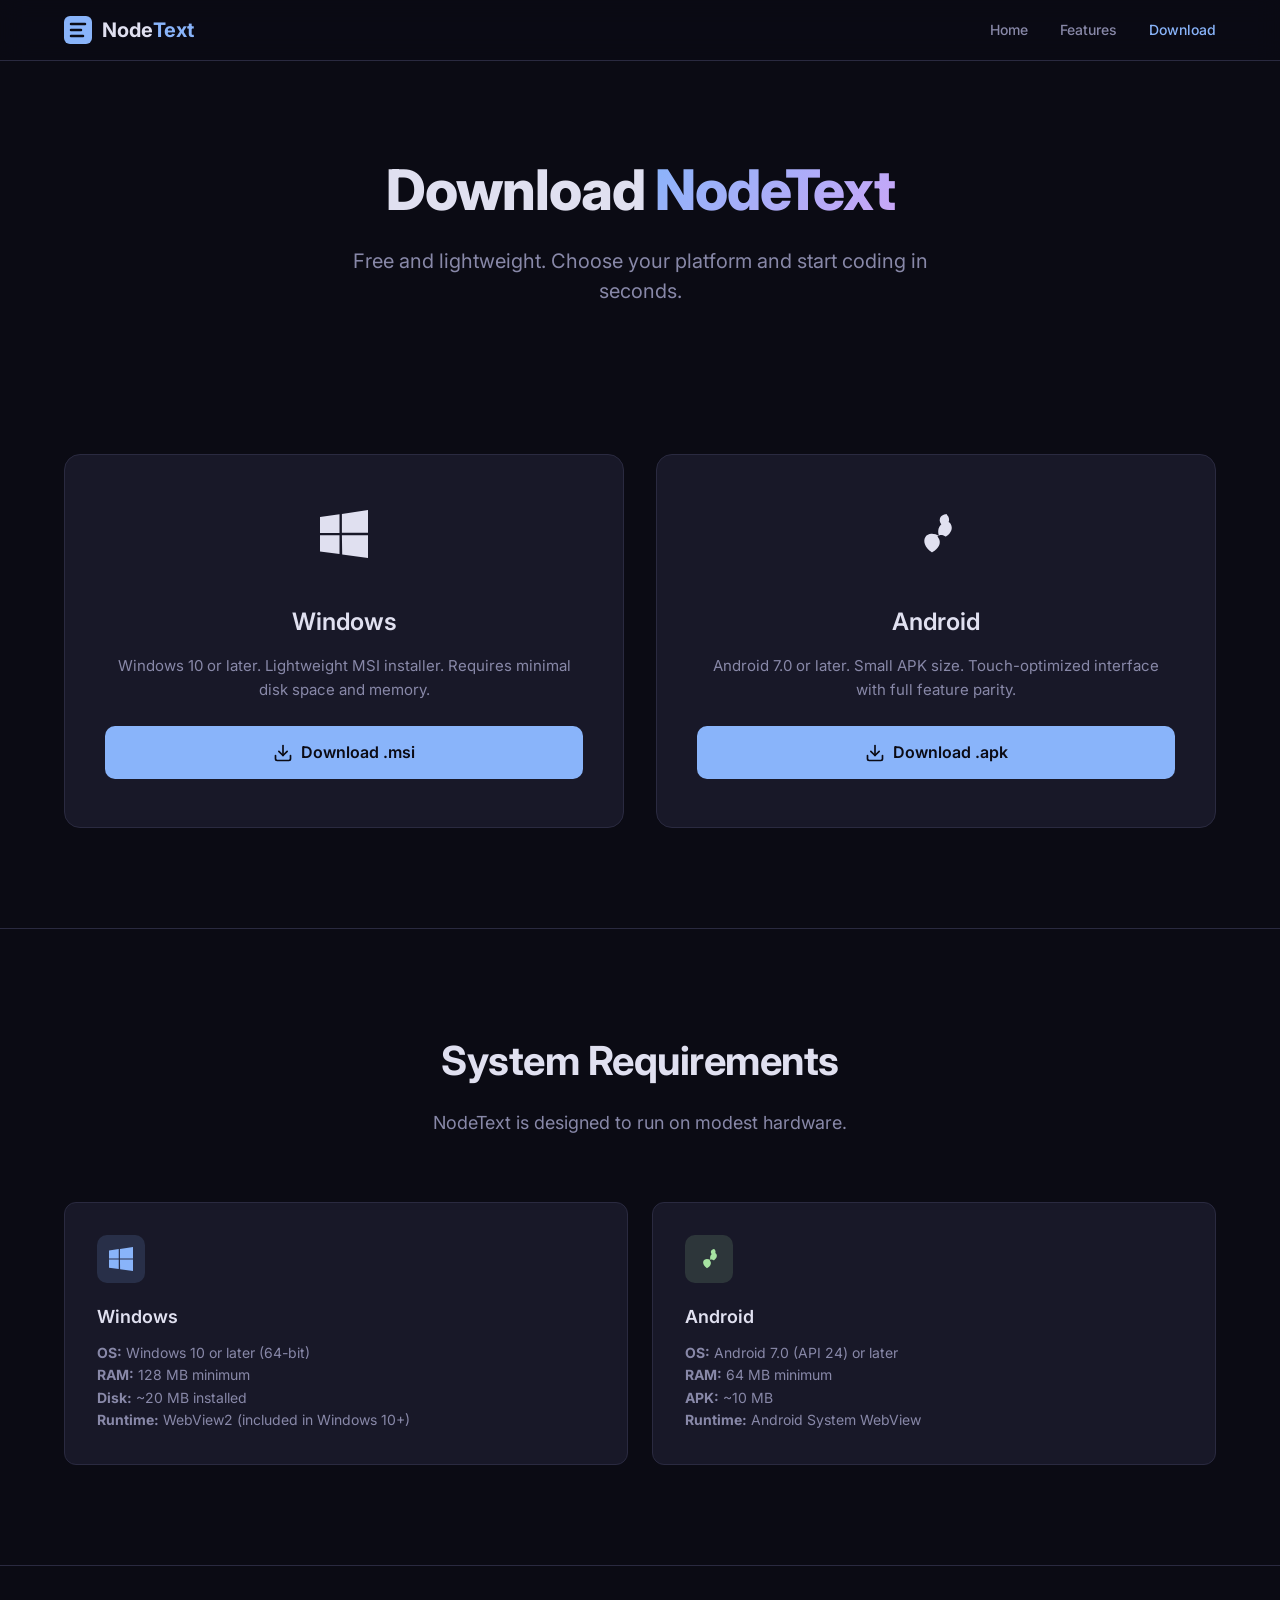
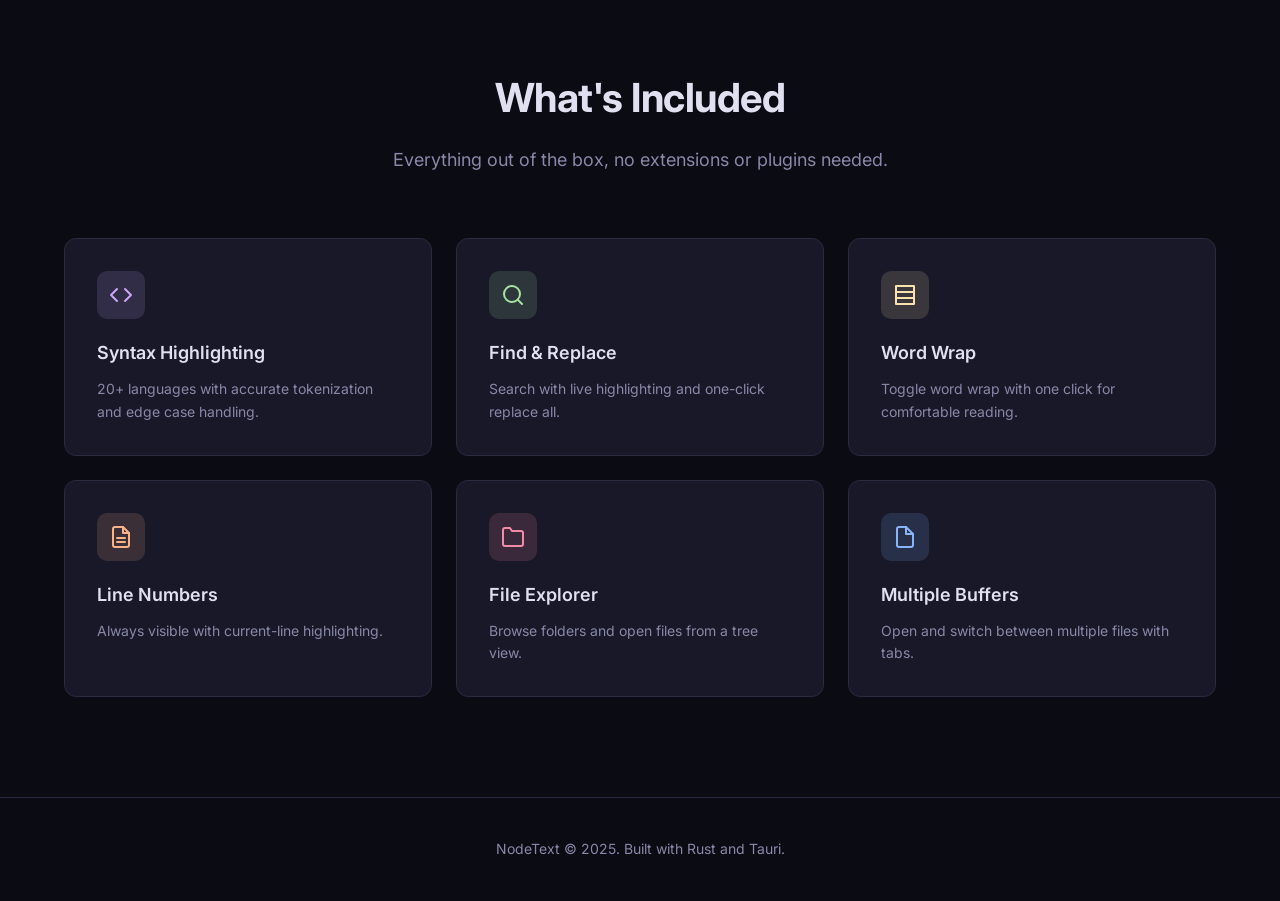
==== download.html @ 5e0522c5 "Add files via upload" ====
<!DOCTYPE html>
<html lang="en">
<head>
    <meta charset="UTF-8">
    <meta name="viewport" content="width=device-width, initial-scale=1.0">
    <title>Download - NodeText</title>
    <meta name="description" content="Download NodeText for Windows or Android. Free, lightweight code editor with syntax highlighting.">
    <link rel="stylesheet" href="styles.css">
    <link rel="preconnect" href="https://fonts.googleapis.com">
    <link href="https://fonts.googleapis.com/css2?family=Inter:wght@400;500;600;700;800&display=swap" rel="stylesheet">
</head>
<body>
    <!-- Navigation -->
    <nav>
        <div class="container">
            <a href="index.html" class="nav-logo">
                <svg width="28" height="28" viewBox="0 0 28 28" fill="none"><rect width="28" height="28" rx="6" fill="#89b4fa"/><path d="M7 8h14M7 14h10M7 20h12" stroke="#0b0b14" stroke-width="2.5" stroke-linecap="round"/></svg>Node<span>Text</span>
            </a>
            <ul class="nav-links">
                <li><a href="index.html">Home</a></li>
                <li><a href="features.html">Features</a></li>
                <li><a href="download.html" class="active">Download</a></li>
            </ul>
        </div>
    </nav>

    <!-- Hero -->
    <section class="hero" style="padding-bottom: 60px;">
        <div class="container">
            <h1>Download <span class="highlight">NodeText</span></h1>
            <p>Free and lightweight. Choose your platform and start coding in seconds.</p>
        </div>
    </section>

    <!-- Download Cards -->
    <section class="platforms" style="padding-top: 0; border-top: none;">
        <div class="container">
            <div class="platform-cards">
                <div class="platform-card">
                    <div class="icon">
                        <svg width="48" height="48" viewBox="0 0 24 24" fill="currentColor"><path d="M0 3.449L9.75 2.1v9.451H0m10.949-9.602L24 0v11.4H10.949M0 12.6h9.75v9.451L0 20.699M10.949 12.6H24V24l-12.9-1.801"/></svg>
                    </div>
                    <h3>Windows</h3>
                    <p>Windows 10 or later. Lightweight MSI installer. Requires minimal disk space and memory.</p>
                    <a href="#" class="btn btn-primary">
                        <svg viewBox="0 0 24 24" fill="none" stroke="currentColor" stroke-width="2" stroke-linecap="round" stroke-linejoin="round"><path d="M21 15v4a2 2 0 0 1-2 2H5a2 2 0 0 1-2-2v-4"/><polyline points="7 10 12 15 17 10"/><line x1="12" y1="15" x2="12" y2="3"/></svg>
                        Download .msi
                    </a>
                </div>
                <div class="platform-card">
                    <div class="icon">
                        <svg width="48" height="48" viewBox="0 0 24 24" fill="currentColor"><path d="M17.523 2c-.477.01-.96.085-1.424.233-1.087.347-1.79.984-2.097 1.882a2.93 2.93 0 0 0 .007 1.882c.143.424.358.826.64 1.16-.355.36-.726.808-1.025 1.392-.59 1.15-.77 2.608-.135 4.483-1.24-.784-2.587-1.17-3.8-1.1-1.258.073-2.345.606-2.976 1.588-.63.98-.744 2.218-.265 3.544.47 1.303 1.528 2.7 3.255 3.96a.5.5 0 0 0 .575.012c1.486-.88 2.478-1.868 3.04-2.87.547-.977.685-1.96.502-2.836-.173-.83-.596-1.543-1.107-2.09.394-.373.87-.627 1.43-.723.7-.12 1.515.06 2.41.65a.5.5 0 0 0 .571-.007c1.363-.932 2.192-1.953 2.555-3.04.356-1.065.247-2.142-.265-3.044a.5.5 0 0 0-.036-.057c-.3-.41-.667-.715-1.065-.97.18-.485.26-.988.222-1.486-.065-.844-.437-1.652-1.162-2.2A3.028 3.028 0 0 0 17.523 2z"/></svg>
                    </div>
                    <h3>Android</h3>
                    <p>Android 7.0 or later. Small APK size. Touch-optimized interface with full feature parity.</p>
                    <a href="#" class="btn btn-primary">
                        <svg viewBox="0 0 24 24" fill="none" stroke="currentColor" stroke-width="2" stroke-linecap="round" stroke-linejoin="round"><path d="M21 15v4a2 2 0 0 1-2 2H5a2 2 0 0 1-2-2v-4"/><polyline points="7 10 12 15 17 10"/><line x1="12" y1="15" x2="12" y2="3"/></svg>
                        Download .apk
                    </a>
                </div>
            </div>
        </div>
    </section>

    <!-- System Requirements -->
    <section class="features" style="border-top: 1px solid var(--border);">
        <div class="container">
            <div class="section-header">
                <h2>System Requirements</h2>
                <p>NodeText is designed to run on modest hardware.</p>
            </div>
            <div class="features-grid" style="grid-template-columns: repeat(2, 1fr);">
                <div class="feature-card">
                    <div class="feature-icon blue">
                        <svg width="24" height="24" viewBox="0 0 24 24" fill="currentColor"><path d="M0 3.449L9.75 2.1v9.451H0m10.949-9.602L24 0v11.4H10.949M0 12.6h9.75v9.451L0 20.699M10.949 12.6H24V24l-12.9-1.801"/></svg>
                    </div>
                    <h3>Windows</h3>
                    <p>
                        <strong>OS:</strong> Windows 10 or later (64-bit)<br>
                        <strong>RAM:</strong> 128 MB minimum<br>
                        <strong>Disk:</strong> ~20 MB installed<br>
                        <strong>Runtime:</strong> WebView2 (included in Windows 10+)
                    </p>
                </div>
                <div class="feature-card">
                    <div class="feature-icon green">
                        <svg width="24" height="24" viewBox="0 0 24 24" fill="currentColor"><path d="M17.523 2c-.477.01-.96.085-1.424.233-1.087.347-1.79.984-2.097 1.882a2.93 2.93 0 0 0 .007 1.882c.143.424.358.826.64 1.16-.355.36-.726.808-1.025 1.392-.59 1.15-.77 2.608-.135 4.483-1.24-.784-2.587-1.17-3.8-1.1-1.258.073-2.345.606-2.976 1.588-.63.98-.744 2.218-.265 3.544.47 1.303 1.528 2.7 3.255 3.96a.5.5 0 0 0 .575.012c1.486-.88 2.478-1.868 3.04-2.87.547-.977.685-1.96.502-2.836-.173-.83-.596-1.543-1.107-2.09.394-.373.87-.627 1.43-.723.7-.12 1.515.06 2.41.65a.5.5 0 0 0 .571-.007c1.363-.932 2.192-1.953 2.555-3.04.356-1.065.247-2.142-.265-3.044a.5.5 0 0 0-.036-.057c-.3-.41-.667-.715-1.065-.97.18-.485.26-.988.222-1.486-.065-.844-.437-1.652-1.162-2.2A3.028 3.028 0 0 0 17.523 2z"/></svg>
                    </div>
                    <h3>Android</h3>
                    <p>
                        <strong>OS:</strong> Android 7.0 (API 24) or later<br>
                        <strong>RAM:</strong> 64 MB minimum<br>
                        <strong>APK:</strong> ~10 MB<br>
                        <strong>Runtime:</strong> Android System WebView
                    </p>
                </div>
            </div>
        </div>
    </section>

    <!-- What's Included -->
    <section class="features" style="border-top: 1px solid var(--border);">
        <div class="container">
            <div class="section-header">
                <h2>What's Included</h2>
                <p>Everything out of the box, no extensions or plugins needed.</p>
            </div>
            <div class="features-grid">
                <div class="feature-card">
                    <div class="feature-icon purple">
                        <svg width="24" height="24" viewBox="0 0 24 24" fill="none" stroke="currentColor" stroke-width="2" stroke-linecap="round" stroke-linejoin="round"><polyline points="16 18 22 12 16 6"/><polyline points="8 6 2 12 8 18"/></svg>
                    </div>
                    <h3>Syntax Highlighting</h3>
                    <p>20+ languages with accurate tokenization and edge case handling.</p>
                </div>
                <div class="feature-card">
                    <div class="feature-icon green">
                        <svg width="24" height="24" viewBox="0 0 24 24" fill="none" stroke="currentColor" stroke-width="2" stroke-linecap="round" stroke-linejoin="round"><circle cx="11" cy="11" r="8"/><line x1="21" y1="21" x2="16.65" y2="16.65"/></svg>
                    </div>
                    <h3>Find & Replace</h3>
                    <p>Search with live highlighting and one-click replace all.</p>
                </div>
                <div class="feature-card">
                    <div class="feature-icon yellow">
                        <svg width="24" height="24" viewBox="0 0 24 24" fill="none" stroke="currentColor" stroke-width="2" stroke-linecap="round" stroke-linejoin="round"><path d="M3 3h18v18H3zM3 9h18M3 15h18"/></svg>
                    </div>
                    <h3>Word Wrap</h3>
                    <p>Toggle word wrap with one click for comfortable reading.</p>
                </div>
                <div class="feature-card">
                    <div class="feature-icon orange">
                        <svg width="24" height="24" viewBox="0 0 24 24" fill="none" stroke="currentColor" stroke-width="2" stroke-linecap="round" stroke-linejoin="round"><path d="M14 2H6a2 2 0 0 0-2 2v16a2 2 0 0 0 2 2h12a2 2 0 0 0 2-2V8z"/><polyline points="14 2 14 8 20 8"/><line x1="16" y1="13" x2="8" y2="13"/><line x1="16" y1="17" x2="8" y2="17"/></svg>
                    </div>
                    <h3>Line Numbers</h3>
                    <p>Always visible with current-line highlighting.</p>
                </div>
                <div class="feature-card">
                    <div class="feature-icon pink">
                        <svg width="24" height="24" viewBox="0 0 24 24" fill="none" stroke="currentColor" stroke-width="2" stroke-linecap="round" stroke-linejoin="round"><path d="M22 19a2 2 0 0 1-2 2H4a2 2 0 0 1-2-2V5a2 2 0 0 1 2-2h5l2 3h9a2 2 0 0 1 2 2z"/></svg>
                    </div>
                    <h3>File Explorer</h3>
                    <p>Browse folders and open files from a tree view.</p>
                </div>
                <div class="feature-card">
                    <div class="feature-icon blue">
                        <svg width="24" height="24" viewBox="0 0 24 24" fill="none" stroke="currentColor" stroke-width="2" stroke-linecap="round" stroke-linejoin="round"><path d="M13 2H6a2 2 0 0 0-2 2v16a2 2 0 0 0 2 2h12a2 2 0 0 0 2-2V9z"/><polyline points="13 2 13 9 20 9"/></svg>
                    </div>
                    <h3>Multiple Buffers</h3>
                    <p>Open and switch between multiple files with tabs.</p>
                </div>
            </div>
        </div>
    </section>

    <!-- Footer -->
    <footer>
        <div class="container">
            <p>NodeText &copy; 2025. Built with Rust and Tauri.</p>
        </div>
    </footer>
</body>
</html>
---- styles.css ----
* {
    margin: 0;
    padding: 0;
    box-sizing: border-box;
}

:root {
    --bg: #0b0b14;
    --surface: #12121f;
    --card: #181828;
    --border: #2a2a40;
    --text: #e0e0f0;
    --text-dim: #8888a8;
    --accent: #89b4fa;
    --accent-hover: #a8ccff;
    --green: #a6e3a1;
    --purple: #cba6f7;
    --orange: #fab387;
    --pink: #f38ba8;
    --yellow: #f9e2af;
    --font: 'Inter', -apple-system, BlinkMacSystemFont, 'Segoe UI', sans-serif;
    --mono: 'Cascadia Code', 'Fira Code', 'JetBrains Mono', 'Consolas', monospace;
}

html {
    scroll-behavior: smooth;
}

body {
    background: var(--bg);
    color: var(--text);
    font-family: var(--font);
    line-height: 1.6;
    -webkit-font-smoothing: antialiased;
}

a {
    color: var(--accent);
    text-decoration: none;
    transition: color 0.2s;
}

a:hover {
    color: var(--accent-hover);
}

/* Navigation */
nav {
    position: fixed;
    top: 0;
    left: 0;
    right: 0;
    z-index: 100;
    background: rgba(11, 11, 20, 0.85);
    backdrop-filter: blur(12px);
    -webkit-backdrop-filter: blur(12px);
    border-bottom: 1px solid var(--border);
}

nav .container {
    display: flex;
    align-items: center;
    justify-content: space-between;
    padding: 0 24px;
    height: 60px;
    max-width: 1200px;
    margin: 0 auto;
}

.nav-logo {
    display: flex;
    align-items: center;
    font-size: 20px;
    font-weight: 700;
    color: var(--text);
}

.nav-logo svg {
    margin-right: 10px;
}

.nav-logo span {
    color: var(--accent);
}

.nav-links {
    display: flex;
    align-items: center;
    gap: 32px;
    list-style: none;
}

.nav-links a {
    color: var(--text-dim);
    font-size: 14px;
    font-weight: 500;
    transition: color 0.2s;
}

.nav-links a:hover {
    color: var(--text);
}

.nav-links a.active {
    color: var(--accent);
}

/* Container */
.container {
    max-width: 1200px;
    margin: 0 auto;
    padding: 0 24px;
}

/* Hero */
.hero {
    padding: 160px 0 100px;
    text-align: center;
}

.hero h1 {
    font-size: 56px;
    font-weight: 800;
    line-height: 1.1;
    margin-bottom: 24px;
    letter-spacing: -1px;
}

.hero h1 .highlight {
    background: linear-gradient(135deg, var(--accent), var(--purple));
    -webkit-background-clip: text;
    -webkit-text-fill-color: transparent;
    background-clip: text;
}

.hero p {
    font-size: 20px;
    color: var(--text-dim);
    max-width: 600px;
    margin: 0 auto 40px;
    line-height: 1.5;
}

.hero-buttons {
    display: flex;
    gap: 16px;
    justify-content: center;
    flex-wrap: wrap;
}

.btn {
    display: inline-flex;
    align-items: center;
    gap: 8px;
    padding: 14px 28px;
    border-radius: 10px;
    font-size: 16px;
    font-weight: 600;
    cursor: pointer;
    transition: all 0.2s;
    border: none;
    text-decoration: none;
}

.btn-primary {
    background: var(--accent);
    color: #0b0b14;
}

.btn-primary:hover {
    background: var(--accent-hover);
    color: #0b0b14;
    transform: translateY(-2px);
    box-shadow: 0 8px 24px rgba(137, 180, 250, 0.3);
}

.btn-secondary {
    background: var(--card);
    color: var(--text);
    border: 1px solid var(--border);
}

.btn-secondary:hover {
    border-color: var(--accent);
    color: var(--accent);
    transform: translateY(-2px);
}

.btn svg {
    width: 20px;
    height: 20px;
}

/* Editor Preview */
.editor-preview {
    max-width: 900px;
    margin: 60px auto 0;
    border-radius: 12px;
    overflow: hidden;
    border: 1px solid var(--border);
    box-shadow: 0 24px 80px rgba(0, 0, 0, 0.5);
}

.preview-titlebar {
    display: flex;
    align-items: center;
    gap: 8px;
    padding: 12px 16px;
    background: #11111b;
    border-bottom: 1px solid var(--border);
}

.preview-dot {
    width: 12px;
    height: 12px;
    border-radius: 50%;
}

.preview-dot.red { background: #f38ba8; }
.preview-dot.yellow { background: #f9e2af; }
.preview-dot.green { background: #a6e3a1; }

.preview-title {
    flex: 1;
    text-align: center;
    font-size: 13px;
    color: var(--text-dim);
}

.preview-body {
    display: flex;
    background: #1e1e2e;
    min-height: 300px;
}

.preview-lines {
    padding: 16px 12px 16px 8px;
    text-align: right;
    color: #585b70;
    font-family: var(--mono);
    font-size: 14px;
    line-height: 1.6;
    user-select: none;
    border-right: 1px solid var(--border);
    min-width: 45px;
}

.preview-code {
    flex: 1;
    padding: 16px;
    font-family: var(--mono);
    font-size: 14px;
    line-height: 1.6;
    overflow-x: auto;
}

.preview-code .kw { color: var(--purple); }
.preview-code .fn { color: var(--accent); }
.preview-code .str { color: var(--green); }
.preview-code .num { color: var(--orange); }
.preview-code .cm { color: #6c7086; font-style: italic; }
.preview-code .ty { color: var(--yellow); }
.preview-code .op { color: #89dceb; }
.preview-code .pc { color: #9399b2; }

/* Features Section */
.features {
    padding: 100px 0;
}

.section-header {
    text-align: center;
    margin-bottom: 64px;
}

.section-header h2 {
    font-size: 40px;
    font-weight: 700;
    margin-bottom: 16px;
    letter-spacing: -0.5px;
}

.section-header p {
    font-size: 18px;
    color: var(--text-dim);
    max-width: 500px;
    margin: 0 auto;
}

.features-grid {
    display: grid;
    grid-template-columns: repeat(3, 1fr);
    gap: 24px;
}

.feature-card {
    background: var(--card);
    border: 1px solid var(--border);
    border-radius: 12px;
    padding: 32px;
    transition: all 0.3s;
}

.feature-card:hover {
    border-color: var(--accent);
    transform: translateY(-4px);
    box-shadow: 0 12px 40px rgba(137, 180, 250, 0.1);
}

.feature-icon {
    width: 48px;
    height: 48px;
    border-radius: 10px;
    display: flex;
    align-items: center;
    justify-content: center;
    margin-bottom: 20px;
    font-size: 24px;
}

.feature-icon.blue { background: rgba(137, 180, 250, 0.15); color: var(--accent); }
.feature-icon.green { background: rgba(166, 227, 161, 0.15); color: var(--green); }
.feature-icon.purple { background: rgba(203, 166, 247, 0.15); color: var(--purple); }
.feature-icon.orange { background: rgba(250, 179, 135, 0.15); color: var(--orange); }
.feature-icon.pink { background: rgba(243, 139, 168, 0.15); color: var(--pink); }
.feature-icon.yellow { background: rgba(249, 226, 175, 0.15); color: var(--yellow); }

.feature-card h3 {
    font-size: 18px;
    font-weight: 600;
    margin-bottom: 10px;
}

.feature-card p {
    font-size: 14px;
    color: var(--text-dim);
    line-height: 1.6;
}

/* Languages Section */
.languages {
    padding: 80px 0;
    border-top: 1px solid var(--border);
}

.lang-tags {
    display: flex;
    flex-wrap: wrap;
    gap: 12px;
    justify-content: center;
    margin-top: 40px;
}

.lang-tag {
    padding: 8px 20px;
    background: var(--card);
    border: 1px solid var(--border);
    border-radius: 8px;
    font-size: 14px;
    font-weight: 500;
    color: var(--text-dim);
    transition: all 0.2s;
}

.lang-tag:hover {
    border-color: var(--accent);
    color: var(--accent);
}

/* Platforms Section */
.platforms {
    padding: 100px 0;
    border-top: 1px solid var(--border);
}

.platform-cards {
    display: grid;
    grid-template-columns: repeat(2, 1fr);
    gap: 32px;
    margin-top: 48px;
}

.platform-card {
    background: var(--card);
    border: 1px solid var(--border);
    border-radius: 16px;
    padding: 48px 40px;
    text-align: center;
    transition: all 0.3s;
}

.platform-card:hover {
    border-color: var(--accent);
    box-shadow: 0 12px 40px rgba(137, 180, 250, 0.1);
}

.platform-card .icon {
    font-size: 48px;
    margin-bottom: 24px;
}

.platform-card h3 {
    font-size: 24px;
    font-weight: 600;
    margin-bottom: 12px;
}

.platform-card p {
    color: var(--text-dim);
    font-size: 15px;
    margin-bottom: 24px;
    line-height: 1.6;
}

.platform-card .btn {
    width: 100%;
    justify-content: center;
}

/* CTA Section */
.cta {
    padding: 100px 0;
    text-align: center;
    border-top: 1px solid var(--border);
}

.cta h2 {
    font-size: 40px;
    font-weight: 700;
    margin-bottom: 16px;
}

.cta p {
    font-size: 18px;
    color: var(--text-dim);
    margin-bottom: 40px;
    max-width: 500px;
    margin-left: auto;
    margin-right: auto;
}

/* Footer */
footer {
    padding: 40px 0;
    border-top: 1px solid var(--border);
    text-align: center;
}

footer p {
    font-size: 14px;
    color: var(--text-dim);
}

footer a {
    color: var(--text-dim);
}

footer a:hover {
    color: var(--accent);
}

/* Responsive */
@media (max-width: 768px) {
    .hero h1 {
        font-size: 36px;
    }

    .hero p {
        font-size: 16px;
    }

    .features-grid {
        grid-template-columns: 1fr;
    }

    .platform-cards {
        grid-template-columns: 1fr;
    }

    .nav-links {
        gap: 20px;
    }

    .section-header h2 {
        font-size: 28px;
    }

    .editor-preview {
        margin: 40px 16px 0;
    }

    .preview-code {
        font-size: 12px;
    }
}

@media (max-width: 480px) {
    .hero h1 {
        font-size: 28px;
    }

    .nav-links {
        display: none;
    }

    .hero-buttons {
        flex-direction: column;
        align-items: center;
    }

    .btn {
        width: 100%;
        justify-content: center;
    }
}
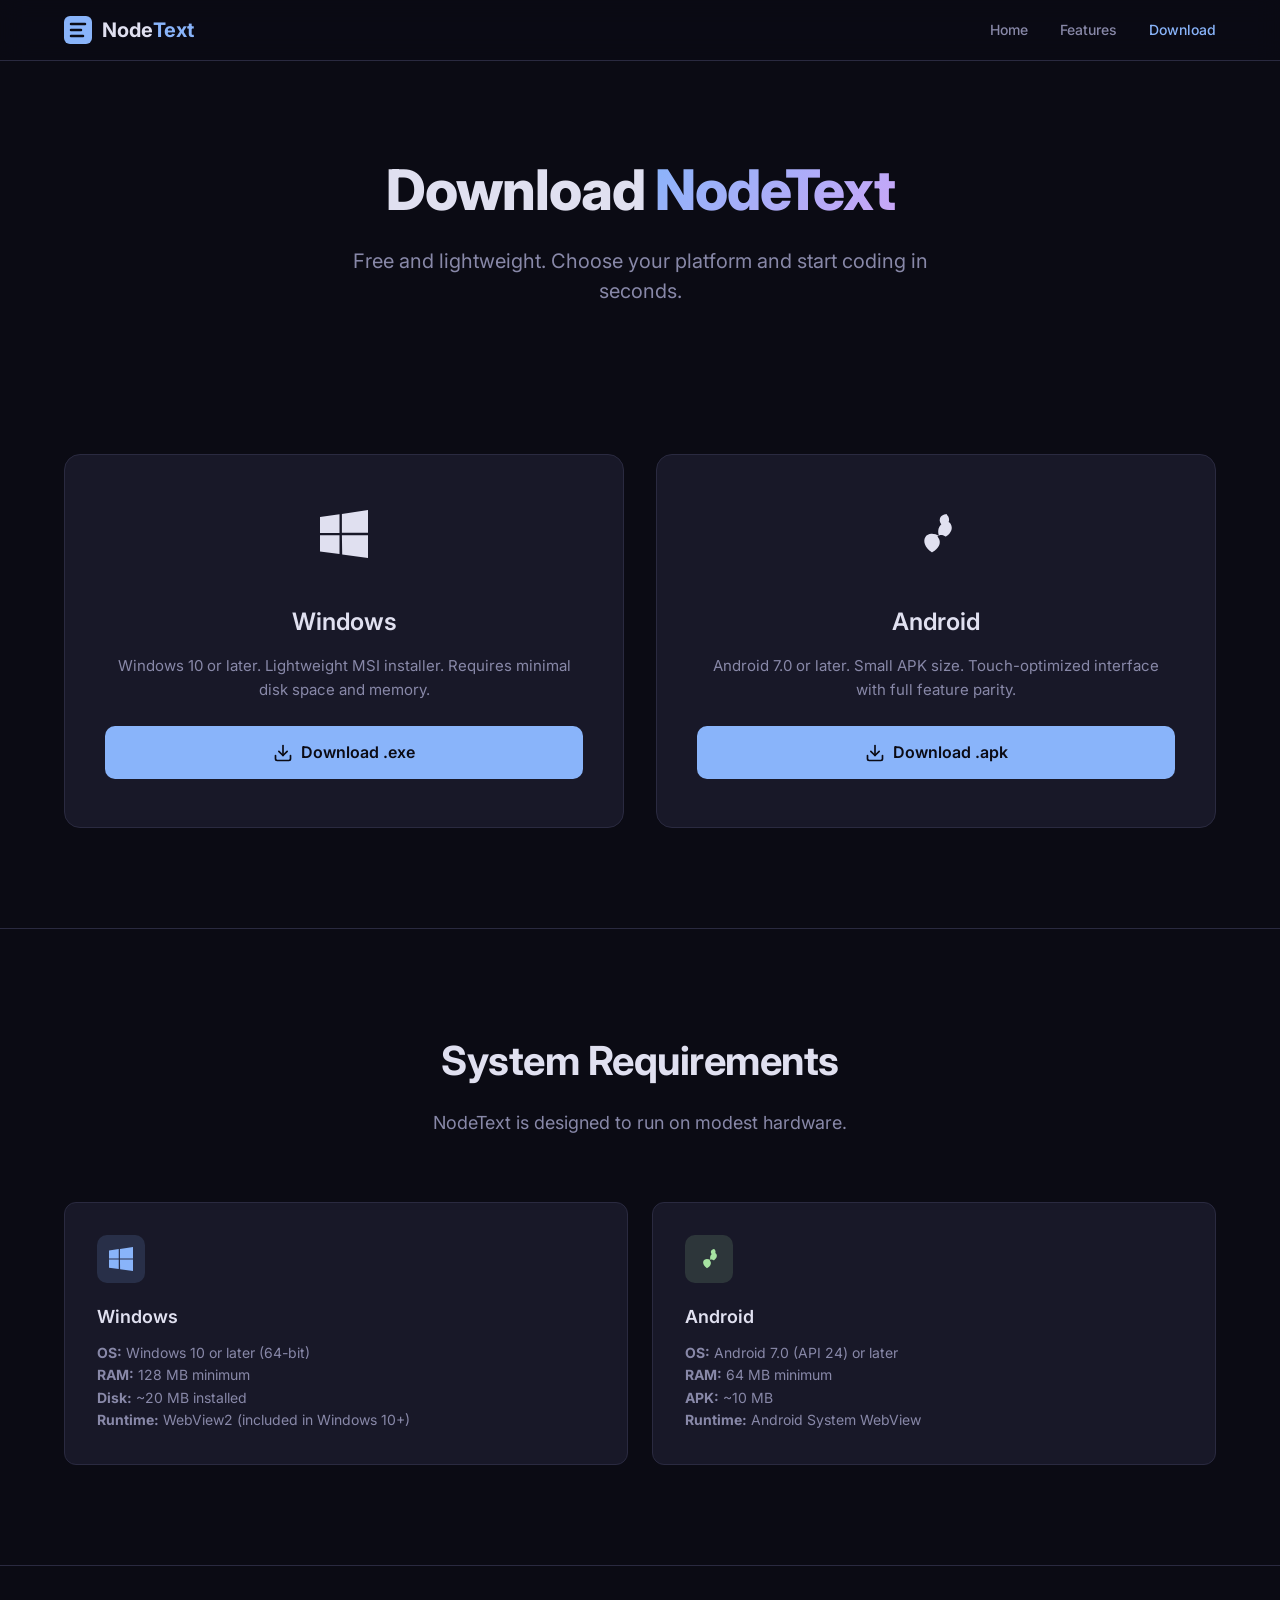
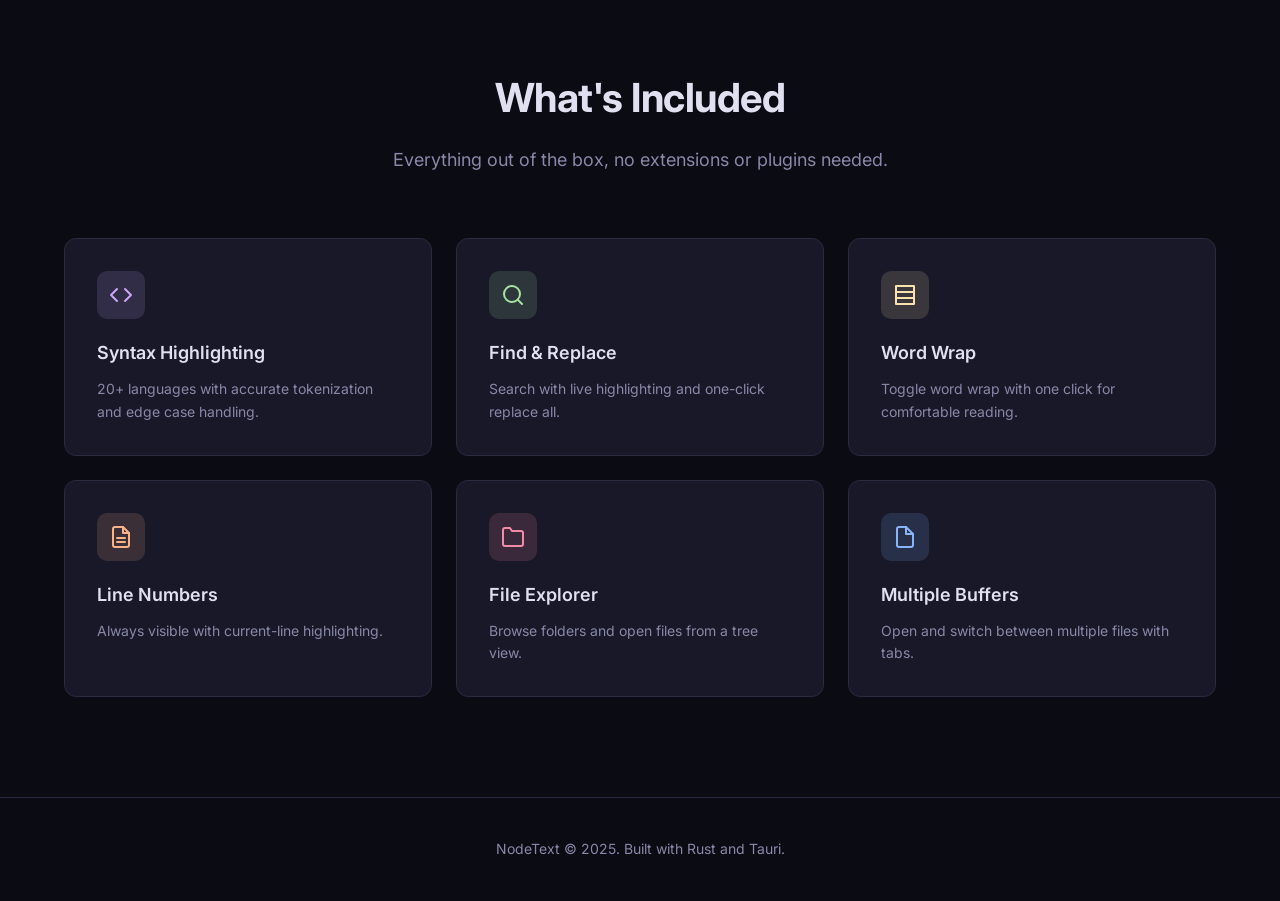
==== commit c2c4c98a: "Update download.html" ====
--- a/download.html
+++ b/download.html
@@ -42,9 +42,9 @@
                     </div>
                     <h3>Windows</h3>
                     <p>Windows 10 or later. Lightweight MSI installer. Requires minimal disk space and memory.</p>
-                    <a href="#" class="btn btn-primary">
+                    <a href="https://github.com/sorainnosia/NodeText/releases/download/1.2.0/nodetext.exe" class="btn btn-primary">
                         <svg viewBox="0 0 24 24" fill="none" stroke="currentColor" stroke-width="2" stroke-linecap="round" stroke-linejoin="round"><path d="M21 15v4a2 2 0 0 1-2 2H5a2 2 0 0 1-2-2v-4"/><polyline points="7 10 12 15 17 10"/><line x1="12" y1="15" x2="12" y2="3"/></svg>
-                        Download .msi
+                        Download .exe
                     </a>
                 </div>
                 <div class="platform-card">
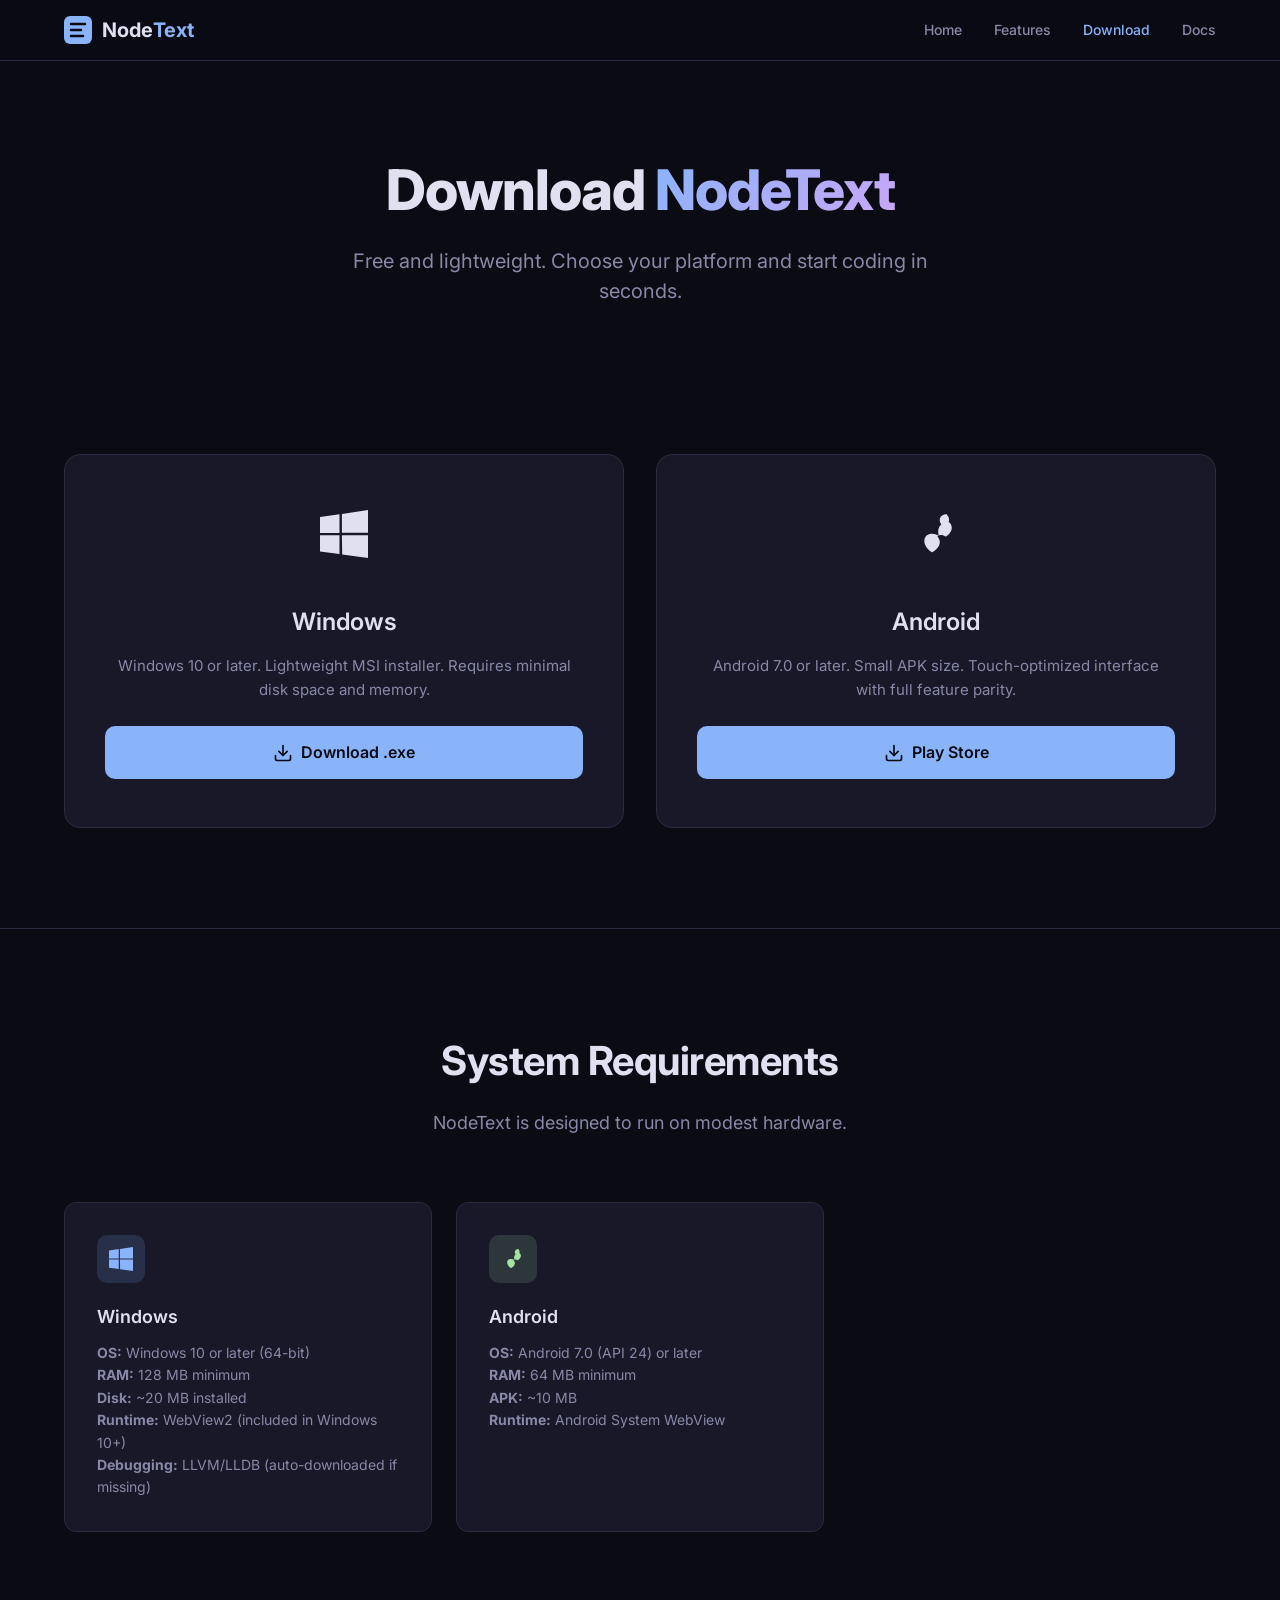
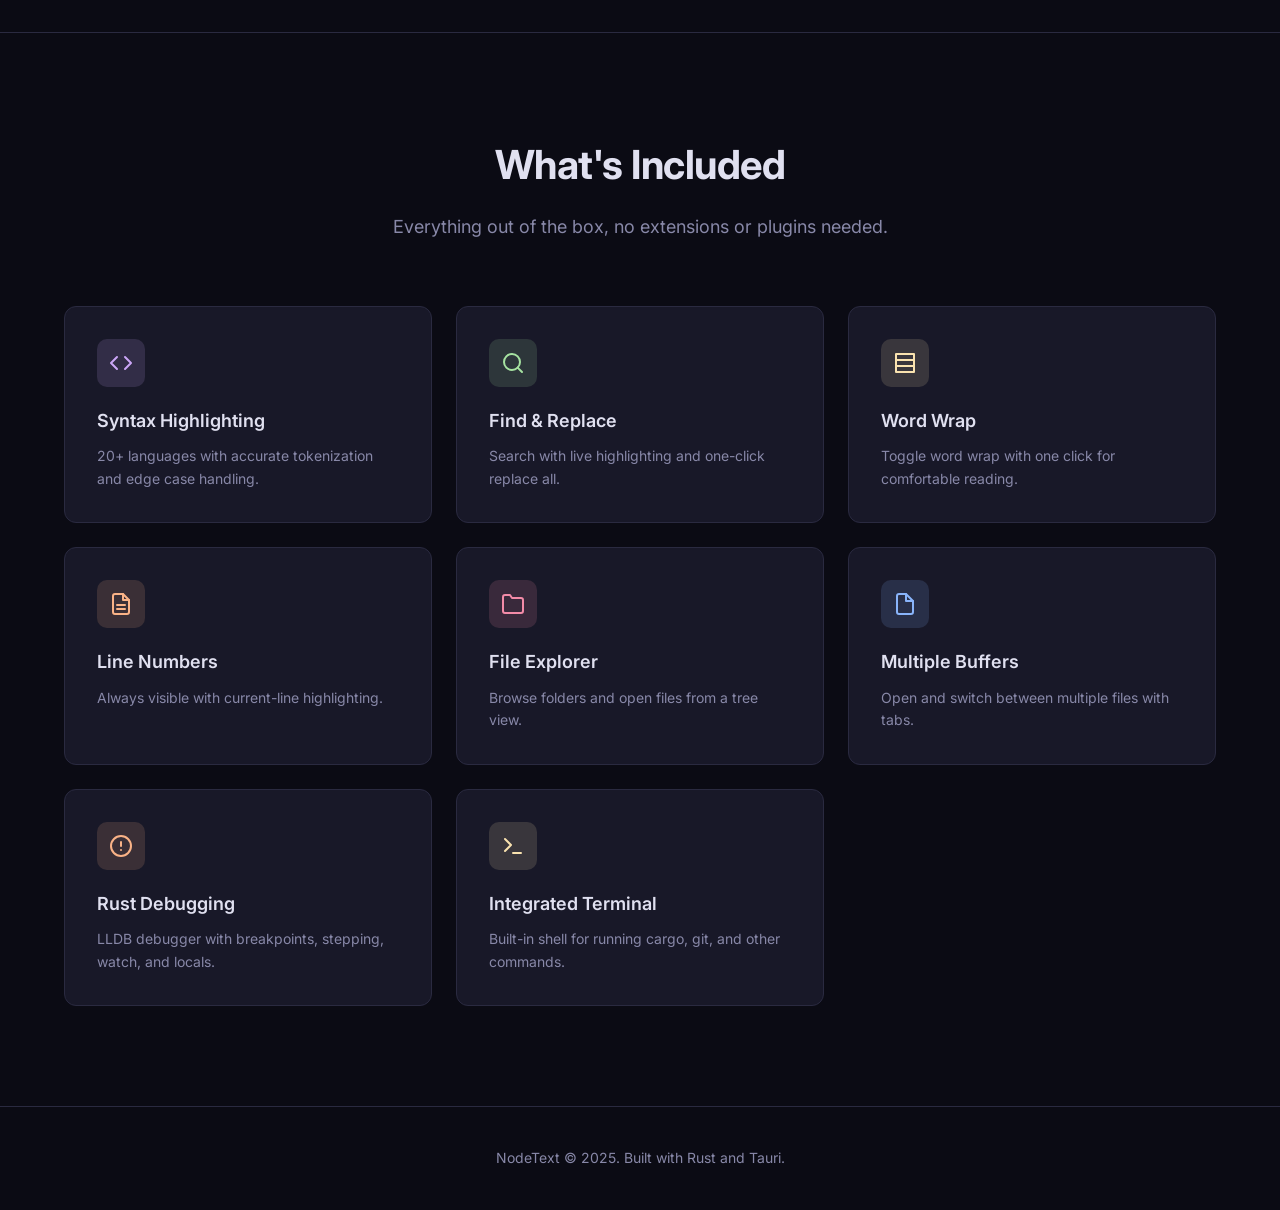
==== commit d5048cfa: "Add files via upload" ====
--- a/download.html
+++ b/download.html
@@ -4,7 +4,7 @@
     <meta charset="UTF-8">
     <meta name="viewport" content="width=device-width, initial-scale=1.0">
     <title>Download - NodeText</title>
-    <meta name="description" content="Download NodeText for Windows or Android. Free, lightweight code editor with syntax highlighting.">
+    <meta name="description" content="Download NodeText for Windows or Android. Free code editor with built-in Rust debugging via LLDB, syntax highlighting, and integrated terminal.">
     <link rel="stylesheet" href="styles.css">
     <link rel="preconnect" href="https://fonts.googleapis.com">
     <link href="https://fonts.googleapis.com/css2?family=Inter:wght@400;500;600;700;800&display=swap" rel="stylesheet">
@@ -20,6 +20,7 @@
                 <li><a href="index.html">Home</a></li>
                 <li><a href="features.html">Features</a></li>
                 <li><a href="download.html" class="active">Download</a></li>
+                <li><a href="Documentation/index.html">Docs</a></li>
             </ul>
         </div>
     </nav>
@@ -42,20 +43,33 @@
                     </div>
                     <h3>Windows</h3>
                     <p>Windows 10 or later. Lightweight MSI installer. Requires minimal disk space and memory.</p>
-                    <a href="https://github.com/sorainnosia/NodeText/releases/download/1.2.0/nodetext.exe" class="btn btn-primary">
+                    <a href="https://github.com/sorainnosia/NodeText/releases/download/2.4.0/nodetext.exe" class="btn btn-primary">
                         <svg viewBox="0 0 24 24" fill="none" stroke="currentColor" stroke-width="2" stroke-linecap="round" stroke-linejoin="round"><path d="M21 15v4a2 2 0 0 1-2 2H5a2 2 0 0 1-2-2v-4"/><polyline points="7 10 12 15 17 10"/><line x1="12" y1="15" x2="12" y2="3"/></svg>
                         Download .exe
                     </a>
                 </div>
+                <!--
+                <div class="platform-card">
+                    <div class="icon">
+                        <svg width="48" height="48" viewBox="0 0 24 24" fill="currentColor"><path d="M12.503 0c-.155 0-.315.023-.473.068C9.77.752 8.86 3.3 10.285 5.206c.191.255.408.485.646.69-.76.852-1.344 1.832-1.573 2.956-.32 1.572.076 3.22 1.183 4.38-.756.51-1.326 1.257-1.613 2.14-.476 1.462-.085 3.1 1.004 4.202 1.089 1.1 2.705 1.437 4.133.89.915-.35 1.672-1.06 2.09-1.92.474.206.995.317 1.523.317 2.21 0 4-1.79 4-4 0-1.172-.504-2.227-1.309-2.96.548-.876.826-1.894.792-2.93-.063-1.88-1.243-3.547-3.013-4.248.1-.547.12-1.11.047-1.673-.233-1.79-1.6-3.217-3.383-3.504A3.94 3.94 0 0 0 12.503 0zM10 19.998c-.95.006-1.908.267-2.765.787C5.245 22.062 4 24 4 24H0s1.065-2.468 2.802-4.142C4.34 18.333 6.32 17.306 8.493 17c.443-.062.89-.086 1.335-.072a5.96 5.96 0 0 0 .172 3.07z"/></svg>
+                    </div>
+                    <h3>Linux</h3>
+                    <p>Linux x86_64 or ARM64. Native app with full LLDB debugging support. Uses system LLDB or auto-downloads LLVM.</p>
+                    <a href="https://github.com/sorainnosia/NodeText/releases" class="btn btn-primary">
+                        <svg viewBox="0 0 24 24" fill="none" stroke="currentColor" stroke-width="2" stroke-linecap="round" stroke-linejoin="round"><path d="M21 15v4a2 2 0 0 1-2 2H5a2 2 0 0 1-2-2v-4"/><polyline points="7 10 12 15 17 10"/><line x1="12" y1="15" x2="12" y2="3"/></svg>
+                        Download for Linux
+                    </a>
+                </div>
+                -->
                 <div class="platform-card">
                     <div class="icon">
                         <svg width="48" height="48" viewBox="0 0 24 24" fill="currentColor"><path d="M17.523 2c-.477.01-.96.085-1.424.233-1.087.347-1.79.984-2.097 1.882a2.93 2.93 0 0 0 .007 1.882c.143.424.358.826.64 1.16-.355.36-.726.808-1.025 1.392-.59 1.15-.77 2.608-.135 4.483-1.24-.784-2.587-1.17-3.8-1.1-1.258.073-2.345.606-2.976 1.588-.63.98-.744 2.218-.265 3.544.47 1.303 1.528 2.7 3.255 3.96a.5.5 0 0 0 .575.012c1.486-.88 2.478-1.868 3.04-2.87.547-.977.685-1.96.502-2.836-.173-.83-.596-1.543-1.107-2.09.394-.373.87-.627 1.43-.723.7-.12 1.515.06 2.41.65a.5.5 0 0 0 .571-.007c1.363-.932 2.192-1.953 2.555-3.04.356-1.065.247-2.142-.265-3.044a.5.5 0 0 0-.036-.057c-.3-.41-.667-.715-1.065-.97.18-.485.26-.988.222-1.486-.065-.844-.437-1.652-1.162-2.2A3.028 3.028 0 0 0 17.523 2z"/></svg>
                     </div>
                     <h3>Android</h3>
                     <p>Android 7.0 or later. Small APK size. Touch-optimized interface with full feature parity.</p>
-                    <a href="#" class="btn btn-primary">
+                    <a href="https://play.google.com/store/apps/details?id=com.nodetext.editor" class="btn btn-primary">
                         <svg viewBox="0 0 24 24" fill="none" stroke="currentColor" stroke-width="2" stroke-linecap="round" stroke-linejoin="round"><path d="M21 15v4a2 2 0 0 1-2 2H5a2 2 0 0 1-2-2v-4"/><polyline points="7 10 12 15 17 10"/><line x1="12" y1="15" x2="12" y2="3"/></svg>
-                        Download .apk
+                        Play Store
                     </a>
                 </div>
             </div>
@@ -69,7 +83,7 @@
                 <h2>System Requirements</h2>
                 <p>NodeText is designed to run on modest hardware.</p>
             </div>
-            <div class="features-grid" style="grid-template-columns: repeat(2, 1fr);">
+            <div class="features-grid">
                 <div class="feature-card">
                     <div class="feature-icon blue">
                         <svg width="24" height="24" viewBox="0 0 24 24" fill="currentColor"><path d="M0 3.449L9.75 2.1v9.451H0m10.949-9.602L24 0v11.4H10.949M0 12.6h9.75v9.451L0 20.699M10.949 12.6H24V24l-12.9-1.801"/></svg>
@@ -79,9 +93,25 @@
                         <strong>OS:</strong> Windows 10 or later (64-bit)<br>
                         <strong>RAM:</strong> 128 MB minimum<br>
                         <strong>Disk:</strong> ~20 MB installed<br>
-                        <strong>Runtime:</strong> WebView2 (included in Windows 10+)
+                        <strong>Runtime:</strong> WebView2 (included in Windows 10+)<br>
+                        <strong>Debugging:</strong> LLVM/LLDB (auto-downloaded if missing)
                     </p>
                 </div>
+                <!--
+                <div class="feature-card">
+                    <div class="feature-icon purple">
+                        <svg width="24" height="24" viewBox="0 0 24 24" fill="currentColor"><path d="M12.503 0c-.155 0-.315.023-.473.068C9.77.752 8.86 3.3 10.285 5.206c.191.255.408.485.646.69-.76.852-1.344 1.832-1.573 2.956-.32 1.572.076 3.22 1.183 4.38-.756.51-1.326 1.257-1.613 2.14-.476 1.462-.085 3.1 1.004 4.202 1.089 1.1 2.705 1.437 4.133.89.915-.35 1.672-1.06 2.09-1.92.474.206.995.317 1.523.317 2.21 0 4-1.79 4-4 0-1.172-.504-2.227-1.309-2.96.548-.876.826-1.894.792-2.93-.063-1.88-1.243-3.547-3.013-4.248.1-.547.12-1.11.047-1.673-.233-1.79-1.6-3.217-3.383-3.504A3.94 3.94 0 0 0 12.503 0zM10 19.998c-.95.006-1.908.267-2.765.787C5.245 22.062 4 24 4 24H0s1.065-2.468 2.802-4.142C4.34 18.333 6.32 17.306 8.493 17c.443-.062.89-.086 1.335-.072a5.96 5.96 0 0 0 .172 3.07z"/></svg>
+                    </div>
+                    <h3>Linux</h3>
+                    <p>
+                        <strong>OS:</strong> Ubuntu 22.04+ or equivalent (x86_64 / ARM64)<br>
+                        <strong>RAM:</strong> 128 MB minimum<br>
+                        <strong>Disk:</strong> ~20 MB installed<br>
+                        <strong>Runtime:</strong> WebKitGTK<br>
+                        <strong>Debugging:</strong> LLVM/LLDB (auto-downloaded or system lldb)
+                    </p>
+                </div>
+                -->
                 <div class="feature-card">
                     <div class="feature-icon green">
                         <svg width="24" height="24" viewBox="0 0 24 24" fill="currentColor"><path d="M17.523 2c-.477.01-.96.085-1.424.233-1.087.347-1.79.984-2.097 1.882a2.93 2.93 0 0 0 .007 1.882c.143.424.358.826.64 1.16-.355.36-.726.808-1.025 1.392-.59 1.15-.77 2.608-.135 4.483-1.24-.784-2.587-1.17-3.8-1.1-1.258.073-2.345.606-2.976 1.588-.63.98-.744 2.218-.265 3.544.47 1.303 1.528 2.7 3.255 3.96a.5.5 0 0 0 .575.012c1.486-.88 2.478-1.868 3.04-2.87.547-.977.685-1.96.502-2.836-.173-.83-.596-1.543-1.107-2.09.394-.373.87-.627 1.43-.723.7-.12 1.515.06 2.41.65a.5.5 0 0 0 .571-.007c1.363-.932 2.192-1.953 2.555-3.04.356-1.065.247-2.142-.265-3.044a.5.5 0 0 0-.036-.057c-.3-.41-.667-.715-1.065-.97.18-.485.26-.988.222-1.486-.065-.844-.437-1.652-1.162-2.2A3.028 3.028 0 0 0 17.523 2z"/></svg>
@@ -148,6 +178,20 @@
                     <h3>Multiple Buffers</h3>
                     <p>Open and switch between multiple files with tabs.</p>
                 </div>
+                <div class="feature-card">
+                    <div class="feature-icon orange">
+                        <svg width="24" height="24" viewBox="0 0 24 24" fill="none" stroke="currentColor" stroke-width="2" stroke-linecap="round" stroke-linejoin="round"><circle cx="12" cy="12" r="10"/><line x1="12" y1="8" x2="12" y2="12"/><line x1="12" y1="16" x2="12.01" y2="16"/></svg>
+                    </div>
+                    <h3>Rust Debugging</h3>
+                    <p>LLDB debugger with breakpoints, stepping, watch, and locals.</p>
+                </div>
+                <div class="feature-card">
+                    <div class="feature-icon yellow">
+                        <svg width="24" height="24" viewBox="0 0 24 24" fill="none" stroke="currentColor" stroke-width="2" stroke-linecap="round" stroke-linejoin="round"><polyline points="4 17 10 11 4 5"/><line x1="12" y1="19" x2="20" y2="19"/></svg>
+                    </div>
+                    <h3>Integrated Terminal</h3>
+                    <p>Built-in shell for running cargo, git, and other commands.</p>
+                </div>
             </div>
         </div>
     </section>
